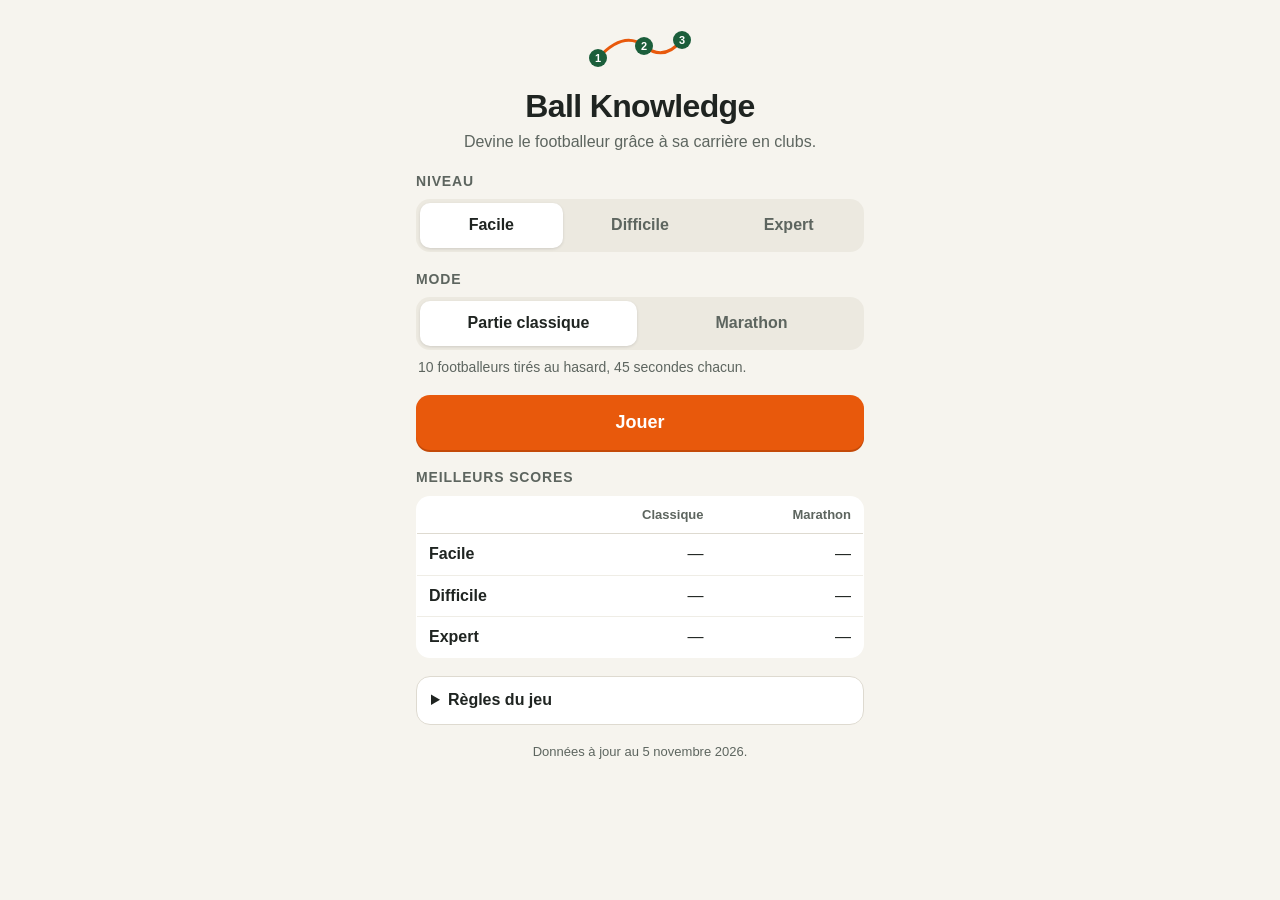
==== index.html @ b40f90f9 "Ajoute le jeu Ball Knowledge Jeu web en français : deviner un footballeur à partir de sa carrière en" ====
<!doctype html>
<html lang="fr">
<head>
  <meta charset="utf-8">
  <meta name="viewport" content="width=device-width, initial-scale=1, maximum-scale=1, viewport-fit=cover">
  <title>Ball Knowledge</title>
  <meta name="description" content="Devine le footballeur grâce à sa carrière en clubs, affichée sur une carte du monde.">
  <meta name="theme-color" content="#F6F4EE">
  <meta name="color-scheme" content="light">
  <meta name="apple-mobile-web-app-capable" content="yes">
  <meta name="mobile-web-app-capable" content="yes">
  <meta name="apple-mobile-web-app-status-bar-style" content="default">
  <meta name="apple-mobile-web-app-title" content="Ball Knowledge">
  <link rel="manifest" href="manifest.webmanifest">
  <link rel="icon" type="image/png" sizes="192x192" href="icones/icone-192.png">
  <link rel="apple-touch-icon" href="icones/icone-180.png">
  <link rel="stylesheet" href="css/style.css">
</head>
<body>
<div id="app">

  <!-- ===================== ACCUEIL ===================== -->
  <section id="ecran-accueil" class="ecran actif" aria-labelledby="titre-jeu">
    <div class="accueil-contenu">
      <header class="accueil-entete">
        <svg class="logo" viewBox="0 0 120 48" aria-hidden="true">
          <path d="M18 34 Q 44 6 64 22" class="logo-fleche"/>
          <path d="M64 22 Q 84 38 102 16" class="logo-fleche"/>
          <circle cx="18" cy="34" r="9" class="logo-pastille"/><text x="18" y="38" class="logo-num">1</text>
          <circle cx="64" cy="22" r="9" class="logo-pastille"/><text x="64" y="26" class="logo-num">2</text>
          <circle cx="102" cy="16" r="9" class="logo-pastille"/><text x="102" y="20" class="logo-num">3</text>
        </svg>
        <h1 id="titre-jeu">Ball Knowledge</h1>
        <p class="accroche">Devine le footballeur grâce à sa carrière en clubs.</p>
      </header>

      <fieldset class="choix">
        <legend>Niveau</legend>
        <div class="segments" role="radiogroup" id="choix-niveau">
          <button type="button" role="radio" data-valeur="facile" aria-checked="true">Facile</button>
          <button type="button" role="radio" data-valeur="difficile" aria-checked="false">Difficile</button>
          <button type="button" role="radio" data-valeur="expert" aria-checked="false">Expert</button>
        </div>
      </fieldset>

      <fieldset class="choix">
        <legend>Mode</legend>
        <div class="segments" role="radiogroup" id="choix-mode">
          <button type="button" role="radio" data-valeur="classique" aria-checked="true">Partie classique</button>
          <button type="button" role="radio" data-valeur="marathon" aria-checked="false">Marathon</button>
        </div>
        <p class="aide-mode" id="aide-mode"></p>
      </fieldset>

      <button type="button" class="bouton-principal" id="bouton-jouer">Jouer</button>

      <section class="records" aria-labelledby="titre-records">
        <h2 id="titre-records">Meilleurs scores</h2>
        <table>
          <thead><tr><th></th><th>Classique</th><th>Marathon</th></tr></thead>
          <tbody id="table-records"></tbody>
        </table>
      </section>

      <details class="regles">
        <summary>Règles du jeu</summary>
        <ul>
          <li>Tout le parcours en clubs du joueur s'affiche sur la carte et dans la liste.</li>
          <li>Tu as 45 secondes par footballeur et autant d'essais que tu veux.</li>
          <li>Bonne réponse : 100 points + 1 point par seconde restante.</li>
          <li>Le nom de famille seul suffit s'il n'y a pas d'ambiguïté. Accents et petites fautes sont tolérés.</li>
          <li>Seuls les clubs professionnels seniors sont affichés : ni prêts, ni centres de formation, ni sélections.</li>
          <li>Marathon : 3 vies. Passer ou laisser filer le chrono coûte une vie.</li>
        </ul>
      </details>

      <p class="maj" id="date-maj"></p>
    </div>
  </section>

  <!-- ===================== JEU ===================== -->
  <section id="ecran-jeu" class="ecran" aria-label="Partie en cours">
    <header class="barre-haut">
      <button type="button" class="bouton-icone" id="bouton-quitter" aria-label="Quitter la partie">✕</button>
      <div class="progression" id="progression"></div>
      <div class="score" aria-live="polite"><span id="score">0</span> pts</div>
    </header>
    <div class="chrono" aria-hidden="true">
      <div class="chrono-barre"><div class="chrono-rempli" id="chrono-rempli"></div></div>
      <div class="chrono-texte" id="chrono-texte">45 s</div>
    </div>

    <div class="carte-cadre">
      <svg id="carte" role="img" aria-label="Carte du parcours du joueur"></svg>
      <div class="revelation" id="revelation" hidden>
        <div class="revelation-carte">
          <p class="revelation-etat" id="revelation-etat"></p>
          <h2 class="revelation-nom" id="revelation-nom"></h2>
          <p class="revelation-texte" id="revelation-texte"></p>
          <button type="button" class="bouton-principal" id="bouton-suivant">Suivant</button>
        </div>
      </div>
    </div>

    <ol class="parcours" id="parcours" aria-label="Carrière en clubs"></ol>

    <form class="barre-reponse" id="formulaire" autocomplete="off">
      <p class="message" id="message" aria-live="assertive"></p>
      <div class="ligne-reponse">
        <input id="reponse" type="text" inputmode="text" enterkeyhint="send" placeholder="Nom du joueur…"
               autocomplete="off" autocorrect="off" autocapitalize="off" spellcheck="false" aria-label="Ta réponse">
        <button type="submit" class="bouton-valider" id="bouton-valider">OK</button>
        <button type="button" class="bouton-passer" id="bouton-passer" aria-label="Passer au footballeur suivant">Passer</button>
      </div>
    </form>
  </section>

  <!-- ===================== FIN ===================== -->
  <section id="ecran-fin" class="ecran" aria-labelledby="titre-fin">
    <div class="fin-contenu">
      <h1 id="titre-fin">Partie terminée</h1>
      <p class="fin-sous-titre" id="fin-sous-titre"></p>
      <div class="fin-scores">
        <div><span class="etiquette">Score</span><span class="valeur" id="fin-score">0</span></div>
        <div><span class="etiquette">Meilleur score</span><span class="valeur" id="fin-record">0</span></div>
      </div>
      <p class="nouveau-record" id="nouveau-record" hidden>Nouveau record !</p>
      <button type="button" class="bouton-principal" id="bouton-rejouer">Rejouer</button>
      <button type="button" class="bouton-secondaire" id="bouton-accueil">Changer de niveau ou de mode</button>
      <h2 class="recap-titre">Récapitulatif</h2>
      <ol class="recap" id="recap"></ol>
    </div>
  </section>

  <!-- ===================== CONFIRMATION ===================== -->
  <div class="dialogue" id="dialogue-quitter" hidden role="dialog" aria-modal="true" aria-labelledby="dialogue-titre">
    <div class="dialogue-boite">
      <p id="dialogue-titre">Quitter la partie ? Le score ne sera pas enregistré.</p>
      <div class="dialogue-boutons">
        <button type="button" class="bouton-secondaire" id="dialogue-non">Continuer</button>
        <button type="button" class="bouton-danger" id="dialogue-oui">Quitter</button>
      </div>
    </div>
  </div>
</div>

<script src="data/carte.js"></script>
<script src="data/clubs.js"></script>
<script src="data/joueurs.js"></script>
<script src="js/reponses.js"></script>
<script src="js/carte.js"></script>
<script src="js/jeu.js"></script>
</body>
</html>
---- css/style.css ----
/* ==========================================================================
   Ball Knowledge — style « carnet de recruteur » : clair, sobre, une couleur vive
   ========================================================================== */
:root {
  --fond: #F6F4EE;          /* blanc cassé */
  --surface: #FFFFFF;
  --texte: #1F2421;          /* gris très foncé */
  --texte-doux: #5D655F;
  --ligne: #DEDAD0;
  --vert: #1B5E3B;           /* pastilles */
  --vert-clair: #E3EEE6;
  --orange: #E8590C;         /* flèches et action */
  --orange-fonce: #C44A08;
  --rouge: #C92A2A;
  --ocean: #E6EEF3;          /* océans bleu très pâle */
  --terre: #E2DED3;          /* terres gris-beige */
  --frontiere: #FFFFFF;
  --rayon: 14px;
  --haut: env(safe-area-inset-top, 0px);
  --bas: env(safe-area-inset-bottom, 0px);
  --vvh: 100dvh;             /* hauteur visible, mise à jour en JS (clavier iPhone) */
  color-scheme: light;
}

* { box-sizing: border-box; }
html, body { margin: 0; height: 100%; }
body {
  background: var(--fond);
  color: var(--texte);
  font-family: -apple-system, BlinkMacSystemFont, "SF Pro Text", "Segoe UI", Roboto, Helvetica, Arial, sans-serif;
  font-size: 16px;
  line-height: 1.4;
  -webkit-text-size-adjust: 100%;
  -webkit-tap-highlight-color: transparent;
  overscroll-behavior: none;
}
button, input { font: inherit; color: inherit; }
button { cursor: pointer; touch-action: manipulation; }
[hidden] { display: none !important; }

/* Conteneur fixe calé sur la zone réellement visible (au-dessus du clavier) */
#app {
  position: fixed;
  top: 0; left: 0; right: 0;
  height: var(--vvh);
  overflow: hidden;
}
.ecran { display: none; height: 100%; }
.ecran.actif { display: flex; flex-direction: column; }

/* ------------------------------ Boutons ------------------------------ */
.bouton-principal {
  display: block; width: 100%;
  border: 0; border-radius: var(--rayon);
  background: var(--orange); color: #fff;
  font-weight: 700; font-size: 18px;
  padding: 15px 18px;
  box-shadow: 0 2px 0 var(--orange-fonce);
}
.bouton-principal:active { transform: translateY(1px); box-shadow: none; }
.bouton-secondaire {
  display: block; width: 100%;
  border: 1.5px solid var(--ligne); border-radius: var(--rayon);
  background: var(--surface); color: var(--texte);
  font-weight: 600; padding: 13px 18px;
}
.bouton-danger {
  border: 0; border-radius: var(--rayon);
  background: var(--rouge); color: #fff; font-weight: 700; padding: 13px 18px;
}
.bouton-icone {
  width: 40px; height: 40px; border-radius: 50%;
  border: 1.5px solid var(--ligne); background: var(--surface);
  font-size: 16px; line-height: 1; color: var(--texte-doux);
}

/* ------------------------------ Accueil ------------------------------ */
#ecran-accueil { overflow-y: auto; -webkit-overflow-scrolling: touch; }
.accueil-contenu {
  width: 100%; max-width: 480px; margin: 0 auto;
  padding: calc(var(--haut) + 24px) 16px calc(var(--bas) + 24px);
  display: flex; flex-direction: column; gap: 18px;
}
.accueil-entete { text-align: center; }
.logo { width: 120px; height: 48px; }
.logo-fleche { fill: none; stroke: var(--orange); stroke-width: 3; stroke-linecap: round; }
.logo-pastille { fill: var(--vert); }
.logo-num { fill: #fff; font-size: 11px; font-weight: 700; text-anchor: middle; }
h1 { font-size: 32px; letter-spacing: -0.02em; margin: 6px 0 2px; }
.accroche { margin: 0; color: var(--texte-doux); }

.choix { border: 0; margin: 0; padding: 0; }
.choix legend { font-weight: 700; font-size: 14px; text-transform: uppercase; letter-spacing: 0.06em; color: var(--texte-doux); margin-bottom: 8px; padding: 0; }
.segments { display: flex; gap: 6px; background: #ECE9E0; padding: 4px; border-radius: var(--rayon); }
.segments button {
  flex: 1; border: 0; border-radius: 10px; background: transparent;
  padding: 11px 6px; font-weight: 600; color: var(--texte-doux);
}
.segments button[aria-checked="true"] { background: var(--surface); color: var(--texte); box-shadow: 0 1px 3px rgba(0,0,0,.12); }
.aide-mode { margin: 8px 2px 0; font-size: 14px; color: var(--texte-doux); }

.records h2 { font-size: 14px; text-transform: uppercase; letter-spacing: 0.06em; color: var(--texte-doux); margin: 0 0 8px; }
.records table { width: 100%; border-collapse: collapse; background: var(--surface); border-radius: var(--rayon); overflow: hidden; border: 1px solid var(--ligne); }
.records th, .records td { padding: 9px 12px; text-align: right; font-variant-numeric: tabular-nums; }
.records th:first-child, .records td:first-child { text-align: left; }
.records thead th { font-size: 13px; color: var(--texte-doux); font-weight: 600; border-bottom: 1px solid var(--ligne); }
.records tbody tr + tr td { border-top: 1px solid #EFEDE6; }
.records td:first-child { font-weight: 600; }

.regles { background: var(--surface); border: 1px solid var(--ligne); border-radius: var(--rayon); padding: 12px 14px; }
.regles summary { font-weight: 600; }
.regles ul { margin: 10px 0 0; padding-left: 18px; color: var(--texte-doux); font-size: 15px; }
.regles li + li { margin-top: 6px; }
.maj { text-align: center; font-size: 13px; color: var(--texte-doux); margin: 0; }

/* ------------------------------ Jeu ------------------------------ */
#ecran-jeu { padding-top: var(--haut); }
.barre-haut {
  display: flex; align-items: center; gap: 10px;
  padding: 8px 16px 4px;
}
.progression { flex: 1; text-align: center; font-weight: 600; font-size: 15px; }
.vies { letter-spacing: 3px; font-size: 18px; color: var(--rouge); }
.vies .perdue { color: #C9C4B8; }
.score { min-width: 40px; text-align: right; font-weight: 700; font-variant-numeric: tabular-nums; }
.score #score { font-size: 18px; }

.chrono { display: flex; align-items: center; gap: 10px; padding: 4px 16px 8px; }
.chrono-barre { flex: 1; height: 8px; background: #E5E1D7; border-radius: 4px; overflow: hidden; }
.chrono-rempli { height: 100%; width: 100%; background: var(--vert); border-radius: 4px; transform-origin: left; }
.chrono.urgent .chrono-rempli { background: var(--rouge); }
.chrono-texte { width: 40px; text-align: right; font-weight: 700; font-variant-numeric: tabular-nums; font-size: 15px; }
.chrono.urgent .chrono-texte { color: var(--rouge); }

.carte-cadre {
  position: relative;
  margin: 0 16px;
  height: clamp(130px, 42%, 380px);
  flex: none;
  border-radius: var(--rayon);
  overflow: hidden;
  background: var(--ocean);
  border: 1px solid var(--ligne);
}
#carte { display: block; width: 100%; height: 100%; }
#carte .terres { fill: var(--terre); stroke: none; }
#carte .frontieres { fill: none; stroke: var(--frontiere); stroke-width: 0.9px; vector-effect: non-scaling-stroke; stroke-linejoin: round; }
#carte .fleche { fill: none; stroke: var(--orange); stroke-linecap: round; }
#carte .pointe { fill: var(--orange); }
#carte .pastille { fill: var(--vert); stroke: #fff; }
#carte .numero { fill: #fff; font-weight: 700; text-anchor: middle; dominant-baseline: central; font-family: -apple-system, BlinkMacSystemFont, "SF Pro Text", Helvetica, Arial, sans-serif; }
#carte .ancre { fill: var(--vert); }
#carte .liaison { stroke: var(--vert); fill: none; opacity: .6; }

.parcours {
  flex: 1 1 auto; min-height: 0;
  overflow-y: auto; -webkit-overflow-scrolling: touch;
  margin: 0; padding: 8px 16px 8px;
  list-style: none; counter-reset: etape;
}
.parcours li {
  display: flex; align-items: baseline; gap: 10px;
  padding: 6px 0; border-bottom: 1px solid #ECE8DF;
  font-size: 16px;
}
.parcours li:last-child { border-bottom: 0; }
.parcours .num {
  flex: none; width: 24px; height: 24px; border-radius: 50%;
  background: var(--vert); color: #fff; font-size: 13px; font-weight: 700;
  display: inline-flex; align-items: center; justify-content: center;
  transform: translateY(5px);
}
.parcours .club { font-weight: 600; }
.parcours .annees { color: var(--texte-doux); font-variant-numeric: tabular-nums; }

.barre-reponse {
  flex: none;
  background: var(--fond);
  border-top: 1px solid var(--ligne);
  padding: 6px 16px calc(10px + var(--bas-actif, var(--bas)));
}
.message { margin: 0 0 6px; min-height: 20px; font-size: 14px; font-weight: 600; color: var(--texte-doux); text-align: center; }
.message.erreur { color: var(--rouge); }
.message.info { color: var(--orange-fonce); }
.ligne-reponse { display: flex; gap: 8px; }
#reponse {
  flex: 1; min-width: 0;
  border: 2px solid var(--ligne); border-radius: 12px;
  background: var(--surface);
  padding: 11px 12px; font-size: 17px; /* ≥ 16px : évite le zoom automatique de Safari */
  outline: none;
}
#reponse:focus { border-color: var(--vert); }
#reponse.faux { border-color: var(--rouge); background: #FFF2F2; animation: tremble .35s; }
@keyframes tremble {
  0%, 100% { transform: translateX(0); }
  20% { transform: translateX(-7px); } 40% { transform: translateX(6px); }
  60% { transform: translateX(-4px); } 80% { transform: translateX(3px); }
}
.bouton-valider {
  border: 0; border-radius: 12px; background: var(--vert); color: #fff;
  font-weight: 700; padding: 0 16px;
}
.bouton-passer {
  border: 1.5px solid var(--ligne); border-radius: 12px; background: var(--surface);
  color: var(--texte-doux); font-weight: 600; padding: 0 12px; font-size: 15px;
}
.ligne-reponse button:disabled { opacity: .45; }

/* Révélation */
.revelation {
  position: absolute; inset: 0;
  display: flex; align-items: flex-end; justify-content: center;
  background: rgba(246, 244, 238, 0.55);
  padding: 10px;
}
.revelation-carte {
  width: 100%; max-height: 100%; overflow-y: auto;
  background: var(--surface); border-radius: 12px;
  box-shadow: 0 6px 24px rgba(0,0,0,.16);
  padding: 12px 14px 14px; text-align: center;
}
.revelation-etat { margin: 0; font-weight: 700; font-size: 14px; }
.revelation-etat.gagne { color: var(--vert); }
.revelation-etat.perdu { color: var(--rouge); }
.revelation-nom { margin: 2px 0 4px; font-size: 22px; letter-spacing: -0.01em; }
.revelation-texte { margin: 0 0 10px; color: var(--texte-doux); font-size: 14px; }
.revelation .bouton-principal { padding: 11px; font-size: 17px; }

/* ------------------------------ Fin ------------------------------ */
#ecran-fin { overflow-y: auto; -webkit-overflow-scrolling: touch; }
.fin-contenu {
  width: 100%; max-width: 480px; margin: 0 auto;
  padding: calc(var(--haut) + 32px) 16px calc(var(--bas) + 24px);
  display: flex; flex-direction: column; gap: 12px; text-align: center;
}
.fin-contenu h1 { margin: 0; }
.fin-sous-titre { margin: 0; color: var(--texte-doux); }
.fin-scores { display: flex; gap: 10px; margin: 8px 0 0; }
.fin-scores > div { flex: 1; background: var(--surface); border: 1px solid var(--ligne); border-radius: var(--rayon); padding: 14px 8px; }
.fin-scores .etiquette { display: block; font-size: 13px; color: var(--texte-doux); font-weight: 600; text-transform: uppercase; letter-spacing: .05em; }
.fin-scores .valeur { display: block; font-size: 34px; font-weight: 800; font-variant-numeric: tabular-nums; }
.nouveau-record { margin: 0; color: var(--orange-fonce); font-weight: 800; font-size: 18px; }
.recap-titre { font-size: 14px; text-transform: uppercase; letter-spacing: .06em; color: var(--texte-doux); margin: 14px 0 0; text-align: left; }
.recap { list-style: none; margin: 0; padding: 0; text-align: left; background: var(--surface); border: 1px solid var(--ligne); border-radius: var(--rayon); }
.recap li { display: flex; justify-content: space-between; gap: 10px; padding: 9px 12px; }
.recap li + li { border-top: 1px solid #EFEDE6; }
.recap .pts { font-weight: 700; font-variant-numeric: tabular-nums; }
.recap .rate .pts { color: var(--texte-doux); font-weight: 500; }

/* ------------------------------ Dialogue ------------------------------ */
.dialogue { position: absolute; inset: 0; background: rgba(31,36,33,.45); display: flex; align-items: center; justify-content: center; padding: 16px; z-index: 10; }
.dialogue-boite { background: var(--surface); border-radius: 18px; padding: 18px; width: 100%; max-width: 360px; text-align: center; }
.dialogue-boite p { margin: 0 0 14px; font-weight: 600; }
.dialogue-boutons { display: flex; gap: 10px; }
.dialogue-boutons button { flex: 1; }
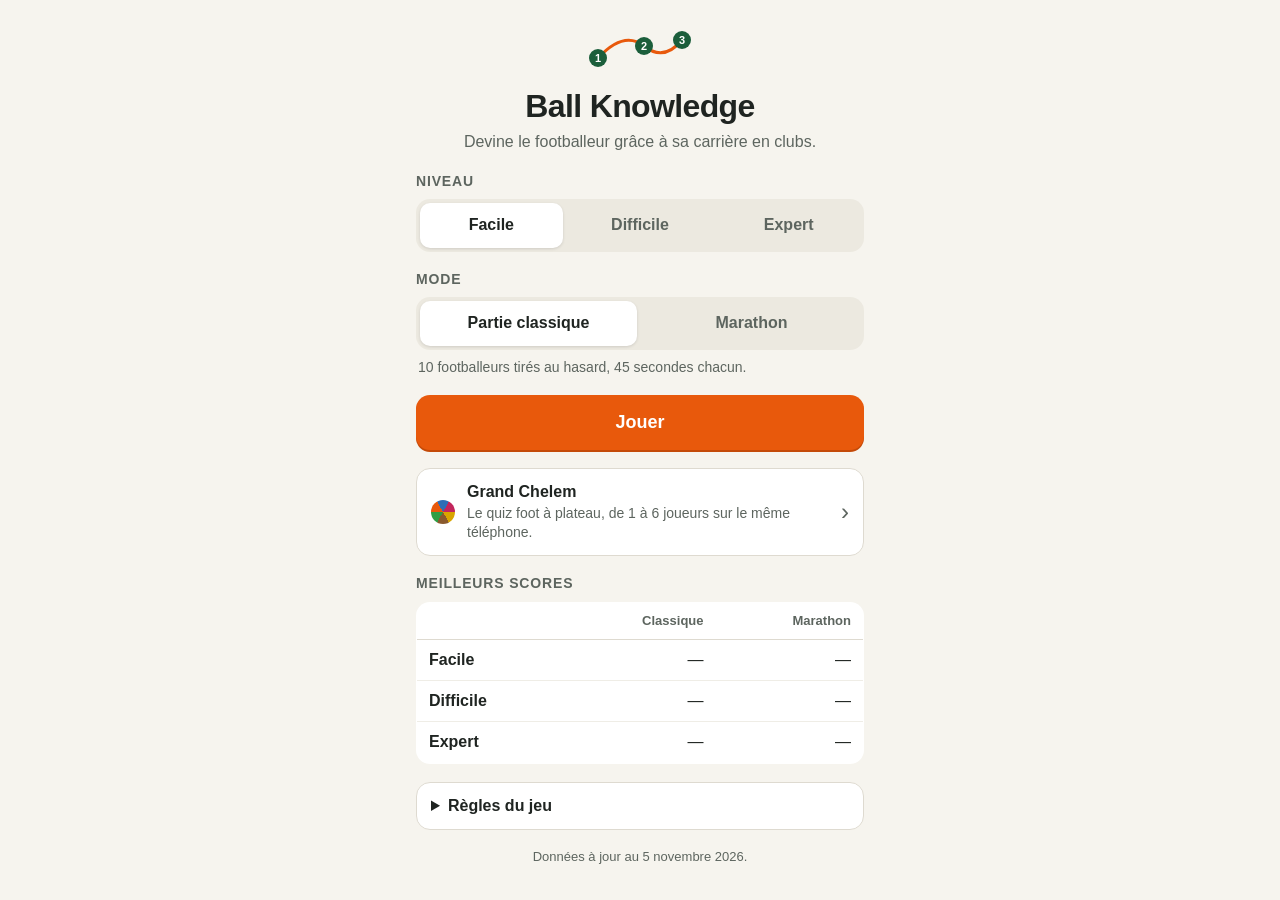
==== commit 2bf703d7: "Ajoute Grand Chelem, un quiz foot à plateau façon Trivial Pursuit Plateau en roue (anneau de 42 case" ====
--- a/index.html
+++ b/index.html
@@ -54,6 +54,11 @@
 
       <button type="button" class="bouton-principal" id="bouton-jouer">Jouer</button>
 
+      <a class="lien-autre-jeu" href="grand-chelem.html">
+        <span class="lien-autre-jeu-titre">Grand Chelem</span>
+        <span class="lien-autre-jeu-texte">Le quiz foot à plateau, de 1 à 6 joueurs sur le même téléphone.</span>
+      </a>
+
       <section class="records" aria-labelledby="titre-records">
         <h2 id="titre-records">Meilleurs scores</h2>
         <table>
@@ -107,7 +112,7 @@
     <form class="barre-reponse" id="formulaire" autocomplete="off">
       <p class="message" id="message" aria-live="assertive"></p>
       <div class="ligne-reponse">
-        <input id="reponse" type="text" inputmode="text" enterkeyhint="send" placeholder="Nom du joueur…"
+        <input id="reponse" type="text" inputmode="text" enterkeyhint="send" placeholder="Ta réponse…"
                autocomplete="off" autocorrect="off" autocapitalize="off" spellcheck="false" aria-label="Ta réponse">
         <button type="submit" class="bouton-valider" id="bouton-valider">OK</button>
         <button type="button" class="bouton-passer" id="bouton-passer" aria-label="Passer au footballeur suivant">Passer</button>
--- a/css/style.css
+++ b/css/style.css
@@ -254,3 +254,17 @@
 .dialogue-boite p { margin: 0 0 14px; font-weight: 600; }
 .dialogue-boutons { display: flex; gap: 10px; }
 .dialogue-boutons button { flex: 1; }
+
+/* Lien vers l'autre jeu (Grand Chelem) */
+.lien-autre-jeu {
+  display: block; text-decoration: none; color: var(--texte);
+  background: var(--surface); border: 1.5px solid var(--ligne); border-radius: var(--rayon);
+  padding: 12px 14px 12px 50px; position: relative;
+}
+.lien-autre-jeu::before {
+  content: ""; position: absolute; left: 14px; top: 50%; width: 24px; height: 24px; margin-top: -12px; border-radius: 50%;
+  background: conic-gradient(from -30deg, #2F6DB5 0 60deg, #C2255C 0 120deg, #D9A400 0 180deg, #8A5A2E 0 240deg, #2F9E44 0 300deg, #E8590C 0);
+}
+.lien-autre-jeu::after { content: "›"; position: absolute; right: 14px; top: 50%; transform: translateY(-50%); font-size: 24px; color: var(--texte-doux); }
+.lien-autre-jeu-titre { display: block; font-weight: 700; }
+.lien-autre-jeu-texte { display: block; font-size: 14px; color: var(--texte-doux); }
